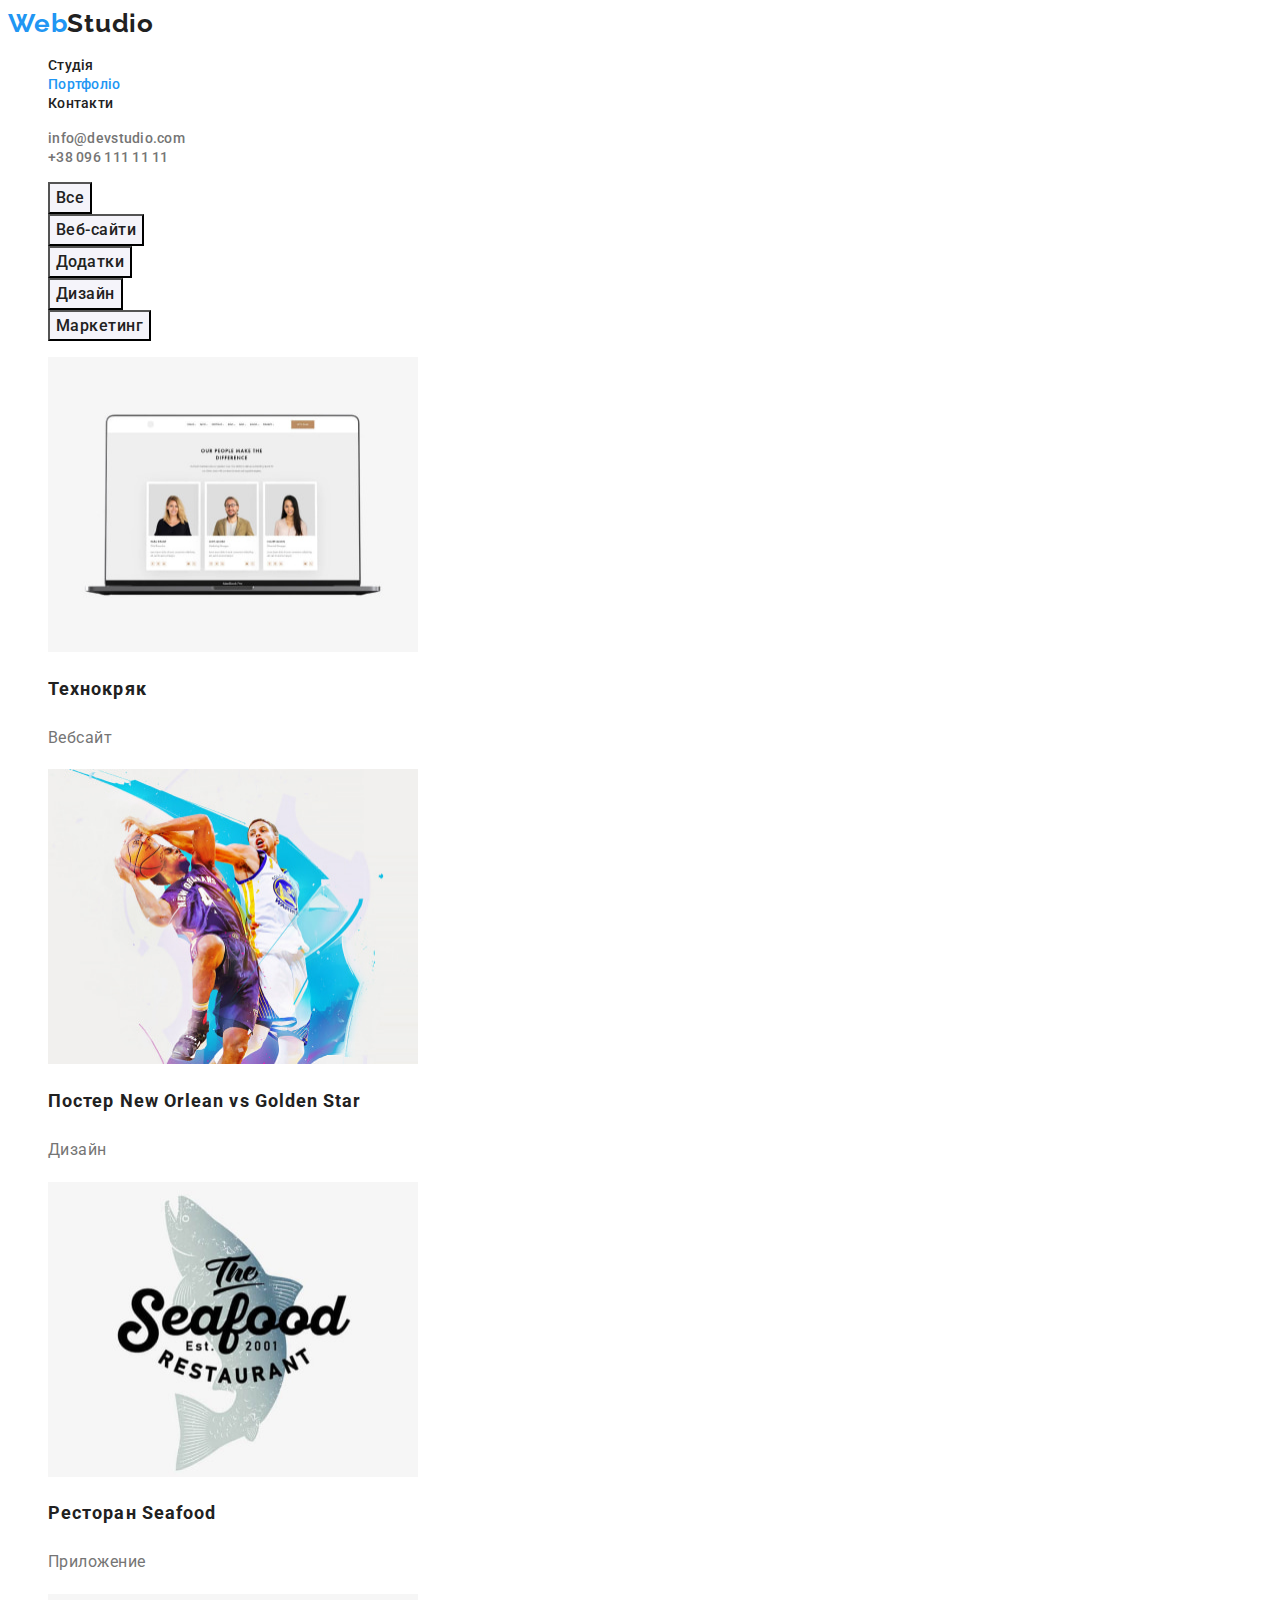
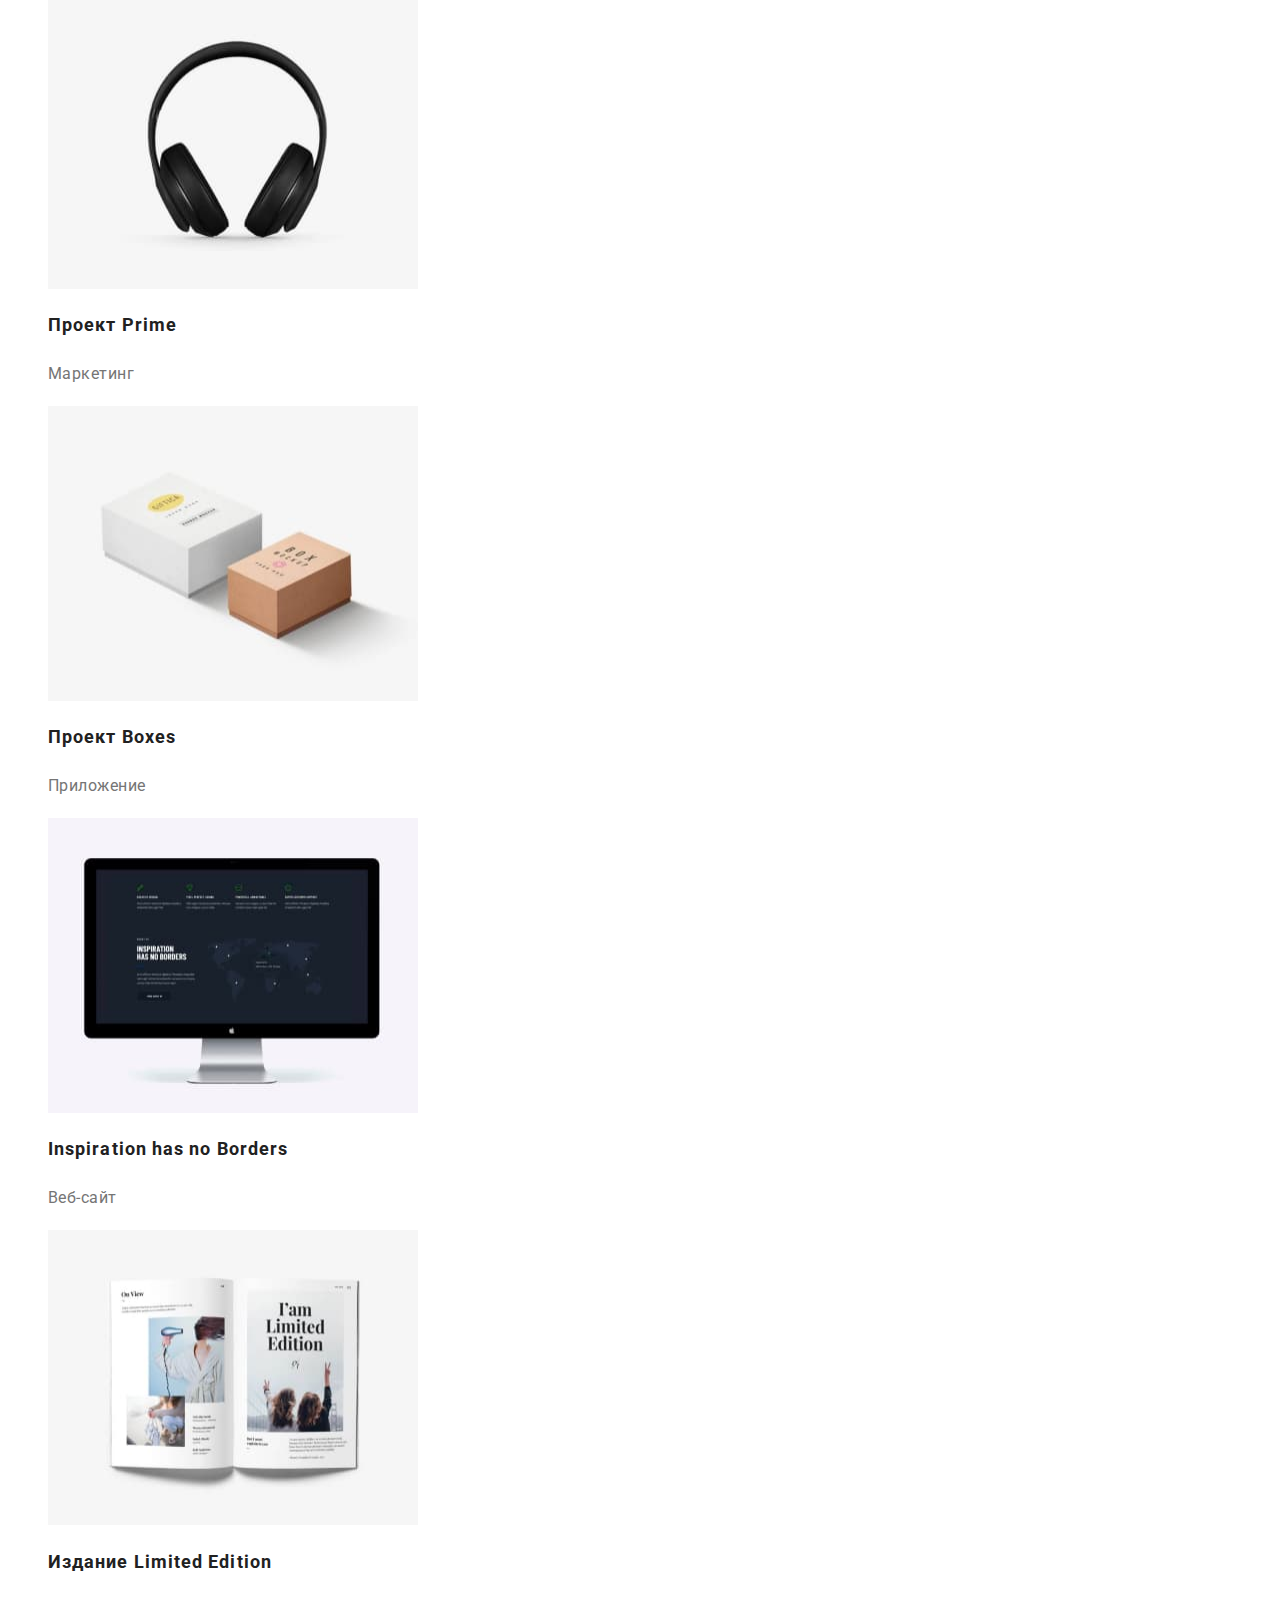
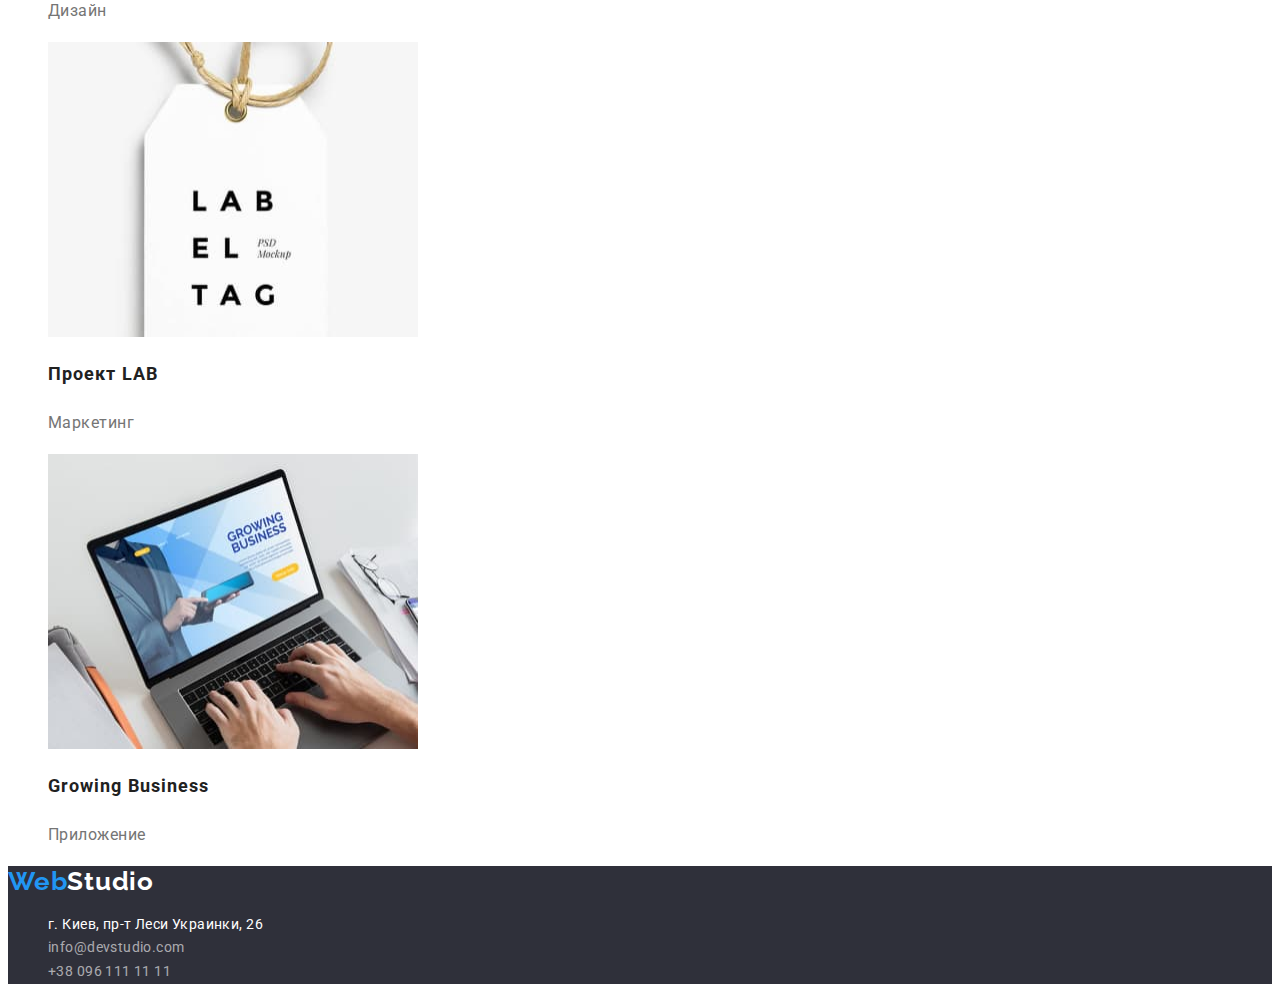
==== portfolio.html @ 5787eca2 "Initial commit" ====
<!DOCTYPE html>
<html>

<head>
    <meta charset="utf-8" />
    <meta http-equiv="X-UA-Compatible" content="IE=edge" />
    <title>Портфоліо</title>
    <link
        href="https://fonts.googleapis.com/css2?family=Raleway:wght@700&family=Roboto:wght@400;500;700;900&display=swap"
        rel="stylesheet">
    <link rel="stylesheet" href="./css/styles.css" />
    <meta name="viewport" content="width=device-width, initial-scale=1" />
    <link rel="stylesheet" type="text/css" media="screen" href="main.css" />
    <script src="main.js"></script>
</head>

<body>
    <header class="header">
        <a class="logo" href="index.html"> <span class="logo-blu">Web</span>Studio</a>
        <nav class="header-nav">
            <ul class="nav-list list">
                <li class="nav-list-item"><a class="header-link " href="">Студія</a></li>
                <li class="nav-list-item"><a class="header-link header-link-active "
                        href="./portfolio.html">Портфоліо</a></li>
                <li class="nav-list-item"><a class="header-link" href="">Контакти</a></li>
            </ul>
        </nav>
        <ul class="header-list list">
            <li class="header-list-item">
                <a class="header-link mail" href="mailto:info@devstudio.com">info@devstudio.com</a>
            </li>
            <li class="header-list-item">
                <a class="header-link tel" href="tel:+380961111111">+38 096 111 11 11</a>
            </li>
        </ul>
    </header>
    <main>
        <section class="portfolio">
            <ul class="list">
                <li class="list-item"><button class="btn-portfolio" type="button">Все</button></li>
                <li class="list-item"><button class="btn-portfolio" type="button">Веб-сайти</button></li>
                <li class="list-item"><button class="btn-portfolio" type="button">Додатки</button></li>
                <li class="list-item"><button class="btn-portfolio" type="button">Дизайн</button></li>
                <li class="list-item"><button class="btn-portfolio" type="button">Маркетинг</button></li>
            </ul>
            <ul class="list">
                <li class="list-item">
                    <a class="portfolio-link" href="">
                        <img class="portfolio-img" src="./images/Portfolio/portfolio1.jpg" alt="Люди на екрані ноутбука"
                            width="370" height="295" />
                        <h2 class="card-title">Технокряк</h2>
                        <p class="card-variety">Вебсайт</p>
                    </a>
                </li>
                <li class="list-item">
                    <a class="portfolio-link" href="">
                        <img class="portfolio-img" src="./images/Portfolio/portfolio2.jpg" alt="Баскетболісти"
                            width="370" height="295" />
                        <h2 class="card-title">Постер New Orlean vs Golden Star</h2>
                        <p class="card-variety">Дизайн</p>
                    </a>
                </li>
                <li class="list-item">
                    <a class="portfolio-link" href="">
                        <img class="portfolio-img" src="./images/Portfolio/portfolio3.jpg" alt="Логотип ресторану"
                            width="370" height="295" />
                        <h2 class="card-title">Ресторан Seafood</h2>
                        <p class="card-variety">Приложение</p>
                    </a>
                </li>
                <li class="list-item">
                    <a class="portfolio-link" href="">
                        <img class="portfolio-img" src="./images/Portfolio/portfolio4.jpg" alt="Навушники" width="370"
                            height="295" />
                        <h2 class="card-title">Проект Prime</h2>
                        <p class="card-variety">Маркетинг</p>
                    </a>
                </li>
                <li class="list-item">
                    <a class="portfolio-link" href="">
                        <img class="portfolio-img" src="./images/Portfolio/portfolio5.jpg" alt="Дві коробочки"
                            width="370" height="295" />
                        <h2 class="card-title">Проект Boxes</h2>
                        <p class="card-variety">Приложение</p>
                    </a>
                </li>
                <li class="list-item">
                    <a class="portfolio-link" href="">
                        <img class="portfolio-img" src="./images/Portfolio/portfolio6.jpg" alt="Екран комп'ютера"
                            width="370" height="295" />
                        <h2 class="card-title">Inspiration has no Borders</h2>
                        <p class="card-variety">Веб-сайт</p>
                    </a>
                </li>
                <li class="list-item">
                    <a class="portfolio-link" href="">
                        <img class="portfolio-img" src="./images/Portfolio/portfolio7.jpg" alt="Розгорнута книга"
                            width="370" height="295" />
                        <h2 class="card-title">Издание Limited Edition</h2>
                        <p class="card-variety">Дизайн</p>
                    </a>
                </li>
                <li class="list-item">
                    <a class="portfolio-link" href="">
                        <img class="portfolio-img" src="./images/Portfolio/portfolio8.jpg" alt="Бірка" width="370"
                            height="295" />
                        <h2 class="card-title">Проект LAB</h2>
                        <p class="card-variety">Маркетинг</p>
                    </a>
                </li>
                <li class="list-item">
                    <a class="portfolio-link" href="">
                        <img class="portfolio-img" src="./images/Portfolio/portfolio9.jpg" alt="Робота з ноутбуком"
                            width="370" height="295" />
                        <h2 class="card-title">Growing Business</h2>
                        <p class="card-variety">Приложение</p>
                    </a>
                </li>
            </ul>
        </section>
    </main>
    <footer class="footer">
        <a class="footer-link" href="index.html"> <span class="footer-logo">Web</span>Studio </a>
        <address class="address">
            <ul class="list">
                <li class="list-item city-address">г. Киев, пр-т Леси Украинки, 26</li>
                <li class="list-item"><a class="footer-contacts" href="mailto:info@devstudio.com">info@devstudio.com</a>
                </li>
                <li class="list-item"><a class="footer-contacts" href="tel:+380961111111">+38 096 111 11 11</a></li>
            </ul>
        </address>
    </footer>
</body>

</html>
---- css/styles.css ----
:root {
    /*fonts*/
    --main-font: "roboto", sans-serif;
    --secondary-font: "raleway", sans-serif;
    /*text color*/
    --main-tx-cl: #212121;
    --seccond-tx-cl: #757575;
    /*backround color*/
    --light-bg-cl: #FFFFFF;
    --dark-bg-cl: #2F303A;
    --cl-active: #2196F3;
    --secondary-bg-cl: #F5F4FA
}
body {
    font-family: var(--main-font);
    color: var(--main-tx-cl);
}
/*header*/
.logo {
font-family: var(--secondary-font);
color: var(--main-tx-cl);
text-decoration: none;
font-weight: 700;
    font-size: 26px;
    line-height: 1.19;
    letter-spacing: 0.03em;
}
.logo:hover,
.logo:focus{
    text-decoration: underline;
    text-decoration-color: var(--cl-active);
}
.logo-blu {
    color: var(--cl-active)
}
.header-link {
text-decoration: none;
color: var(--main-tx-cl);
font-weight: 500;
font-size: 14px;
 line-height: 1.14;
 letter-spacing: 0.02em;
}
.header-link:hover,
.header-link:focus {
color: var(--cl-active);
}
.list {
    list-style: none;
}
.header-link-active{
color: var(--cl-active);
}
.tel,
.mail {
    color: var(--seccond-tx-cl);
}

/*hero*/
.hero{
    background-color: var(--dark-bg-cl);
    
}
.hero-title{
    font-weight: 900;
        font-size: 44px;
        line-height: 1.36;
        text-align: center;
        letter-spacing: 0.06em;
        text-transform: uppercase;
        color: var(--light-bg-cl);
}
.btn{
    cursor: pointer;
    color: var(--light-bg-cl);
    background-color: var(--cl-active);
    font-weight: 700;
        font-size: 16px;
        line-height: 1.88;
        display: flex;
        align-items: center;
        text-align: center;
        letter-spacing: 0.06em;
}
.hero-title:hover,
.hero-title:focus {
    text-decoration: underline;
    text-decoration-color: var(--cl-active);
}

/*Переваги*/
.benefits{
}
.benefits-title{
    color: var(--main-tx-cl);
    font-weight: 700;
        font-size: 14px;
        line-height: 1.14;
        letter-spacing: 0.03em;
        text-transform: uppercase;
}
.benefits-text{
    color: var(--seccond-tx-cl);
        font-size: 14px;
        line-height: 1.7;
        letter-spacing: 0.03em;
}
.work-title{
    color: var(--main-tx-cl);
    font-weight: 700;
        font-size: 36px;
        line-height: 1.17;
        text-align: center;
        letter-spacing: 0.03em;
}
/*tem*/
.team{
    background-color: var(--secondary-bg-cl);
}
.team-title{
    color: var(--main-tx-cl);
    font-weight: 700;
        font-size: 36px;
        line-height: 1.17;
        text-align: center;
        letter-spacing: 0.03em;
}
.name-worker{
    color: var(--main-tx-cl);
    font-weight: 500;
        font-size: 16px;
        line-height: 1.19;
        text-align: center;
        letter-spacing: 0.03em;
}
.profession{
    color: var(--seccond-tx-cl);
        font-size: 16px;
        line-height: 1.19;
        text-align: center;
        letter-spacing: 0.03em;
}
/* footer*/
.footer{
    background-color: var(--dark-bg-cl);

}
.footer-link{
    color: #ffffff;
    font-family: var(--secondary-font);
    font-weight: 700;
        font-size: 26px;
        line-height: 1.19;
        letter-spacing: 0.03em;
        text-decoration: none;
}
.footer-logo{
    color: var(--cl-active);
}
.footer-link:hover,
.footer-link:focus{
    text-decoration: underline;
    text-decoration-color: var(--cl-active);
}
.city-address{
    font-style: normal;
    font-size: 14px;
        line-height: 1.71;
        letter-spacing: 0.03em;
    color: #FFFFFF;
}
.footer-contacts{
        font-style: normal;
        font-weight: 400;
        font-size: 14px;
        line-height: 1.71;
        letter-spacing: 0.03em;
        color: rgba(255, 255, 255, 0.6);;
    text-decoration: none;
}
.footer-contacts:hover,
.footer-contacts:focus{
    color: var(--cl-active);
}

/*Portfolio*/
.portfolio{
    background-color: var(--light-bg-cl);
}
.btn-portfolio{
    font-family: inherit;
    background-color: var(--secondary-bg-cl);
    color: var(--main-tx-cl);
    font-weight: 500;
        font-size: 16px;
        line-height: 1.62;
        text-align: center;
        letter-spacing: 0.03em;
}
.btn-portfolio:hover,
.btn-portfolio:focus{
    background-color: var(--cl-active);
    color: var(--light-bg-cl);
    cursor: pointer;
}
.portfolio-link{
    text-decoration: none;

}
.card-title{
    color: var(--main-tx-cl);
    font-weight: 700;
        font-size: 18px;
        line-height: 2;
        letter-spacing: 0.06em;
}
.card-variety{
    color: var(--seccond-tx-cl);
        font-size: 16px;
        line-height: 1.88;
        letter-spacing: 0.03em;
}
.portfolio-link:hover,
.portfolio-link:focus{
    text-decoration: underline;
    text-decoration-color: var(--cl-active);
}
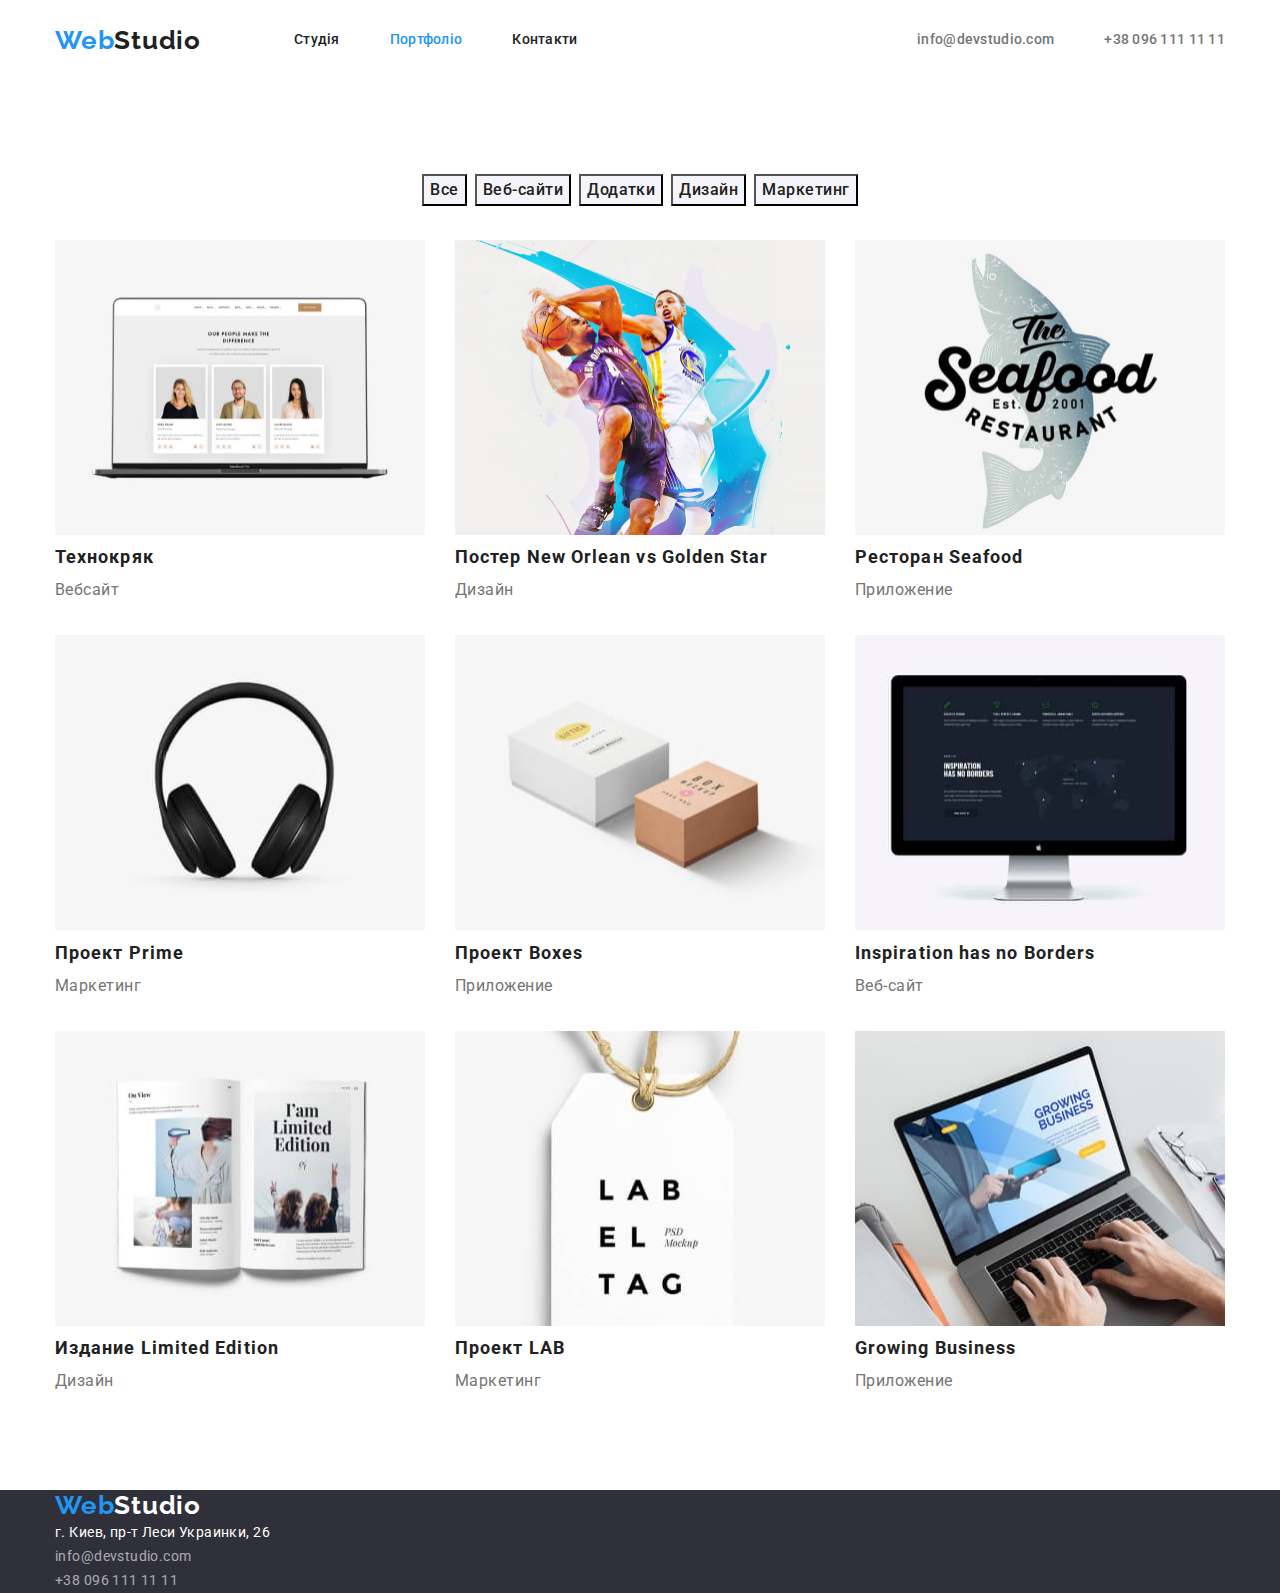
==== commit 340181ef: "Виконав д.з. 3" ====
--- a/portfolio.html
+++ b/portfolio.html
@@ -7,7 +7,9 @@
     <title>Портфоліо</title>
     <link
         href="https://fonts.googleapis.com/css2?family=Raleway:wght@700&family=Roboto:wght@400;500;700;900&display=swap"
-        rel="stylesheet">
+        rel="stylesheet" />
+    <link rel="stylesheet"
+        href="https://cdnjs.cloudflare.com/ajax/libs/modern-normalize/1.1.0/modern-normalize.min.css" />
     <link rel="stylesheet" href="./css/styles.css" />
     <meta name="viewport" content="width=device-width, initial-scale=1" />
     <link rel="stylesheet" type="text/css" media="screen" href="main.css" />
@@ -16,119 +18,148 @@
 
 <body>
     <header class="header">
-        <a class="logo" href="index.html"> <span class="logo-blu">Web</span>Studio</a>
-        <nav class="header-nav">
-            <ul class="nav-list list">
-                <li class="nav-list-item"><a class="header-link " href="">Студія</a></li>
-                <li class="nav-list-item"><a class="header-link header-link-active "
-                        href="./portfolio.html">Портфоліо</a></li>
-                <li class="nav-list-item"><a class="header-link" href="">Контакти</a></li>
+        <div class="container header-container">
+            <a class="logo" href="index.html">
+                <span class="logo-blu">Web</span>Studio</a>
+            <nav class="header-nav">
+                <ul class="nav-list list">
+                    <li class="nav-list-item">
+                        <a class="header-link" href="./index.html">Студія</a>
+                    </li>
+                    <li class="nav-list-item">
+                        <a class="header-link header-link-active" href="./portfolio.html">Портфоліо</a>
+                    </li>
+                    <li class="nav-list-item">
+                        <a class="header-link" href="">Контакти</a>
+                    </li>
+                </ul>
+            </nav>
+            <ul class="header-list list">
+                <li class="header-list-item">
+                    <a class="header-link mail" href="mailto:info@devstudio.com">info@devstudio.com</a>
+                </li>
+                <li class="header-list-item">
+                    <a class="header-link tel" href="tel:+380961111111">+38 096 111 11 11</a>
+                </li>
             </ul>
-        </nav>
-        <ul class="header-list list">
-            <li class="header-list-item">
-                <a class="header-link mail" href="mailto:info@devstudio.com">info@devstudio.com</a>
-            </li>
-            <li class="header-list-item">
-                <a class="header-link tel" href="tel:+380961111111">+38 096 111 11 11</a>
-            </li>
-        </ul>
+        </div>
     </header>
     <main>
-        <section class="portfolio">
-            <ul class="list">
-                <li class="list-item"><button class="btn-portfolio" type="button">Все</button></li>
-                <li class="list-item"><button class="btn-portfolio" type="button">Веб-сайти</button></li>
-                <li class="list-item"><button class="btn-portfolio" type="button">Додатки</button></li>
-                <li class="list-item"><button class="btn-portfolio" type="button">Дизайн</button></li>
-                <li class="list-item"><button class="btn-portfolio" type="button">Маркетинг</button></li>
-            </ul>
-            <ul class="list">
-                <li class="list-item">
-                    <a class="portfolio-link" href="">
-                        <img class="portfolio-img" src="./images/Portfolio/portfolio1.jpg" alt="Люди на екрані ноутбука"
-                            width="370" height="295" />
-                        <h2 class="card-title">Технокряк</h2>
-                        <p class="card-variety">Вебсайт</p>
-                    </a>
-                </li>
-                <li class="list-item">
-                    <a class="portfolio-link" href="">
-                        <img class="portfolio-img" src="./images/Portfolio/portfolio2.jpg" alt="Баскетболісти"
-                            width="370" height="295" />
-                        <h2 class="card-title">Постер New Orlean vs Golden Star</h2>
-                        <p class="card-variety">Дизайн</p>
-                    </a>
-                </li>
-                <li class="list-item">
-                    <a class="portfolio-link" href="">
-                        <img class="portfolio-img" src="./images/Portfolio/portfolio3.jpg" alt="Логотип ресторану"
-                            width="370" height="295" />
-                        <h2 class="card-title">Ресторан Seafood</h2>
-                        <p class="card-variety">Приложение</p>
-                    </a>
-                </li>
-                <li class="list-item">
-                    <a class="portfolio-link" href="">
-                        <img class="portfolio-img" src="./images/Portfolio/portfolio4.jpg" alt="Навушники" width="370"
-                            height="295" />
-                        <h2 class="card-title">Проект Prime</h2>
-                        <p class="card-variety">Маркетинг</p>
-                    </a>
-                </li>
-                <li class="list-item">
-                    <a class="portfolio-link" href="">
-                        <img class="portfolio-img" src="./images/Portfolio/portfolio5.jpg" alt="Дві коробочки"
-                            width="370" height="295" />
-                        <h2 class="card-title">Проект Boxes</h2>
-                        <p class="card-variety">Приложение</p>
-                    </a>
-                </li>
-                <li class="list-item">
-                    <a class="portfolio-link" href="">
-                        <img class="portfolio-img" src="./images/Portfolio/portfolio6.jpg" alt="Екран комп'ютера"
-                            width="370" height="295" />
-                        <h2 class="card-title">Inspiration has no Borders</h2>
-                        <p class="card-variety">Веб-сайт</p>
-                    </a>
-                </li>
-                <li class="list-item">
-                    <a class="portfolio-link" href="">
-                        <img class="portfolio-img" src="./images/Portfolio/portfolio7.jpg" alt="Розгорнута книга"
-                            width="370" height="295" />
-                        <h2 class="card-title">Издание Limited Edition</h2>
-                        <p class="card-variety">Дизайн</p>
-                    </a>
-                </li>
-                <li class="list-item">
-                    <a class="portfolio-link" href="">
-                        <img class="portfolio-img" src="./images/Portfolio/portfolio8.jpg" alt="Бірка" width="370"
-                            height="295" />
-                        <h2 class="card-title">Проект LAB</h2>
-                        <p class="card-variety">Маркетинг</p>
-                    </a>
-                </li>
-                <li class="list-item">
-                    <a class="portfolio-link" href="">
-                        <img class="portfolio-img" src="./images/Portfolio/portfolio9.jpg" alt="Робота з ноутбуком"
-                            width="370" height="295" />
-                        <h2 class="card-title">Growing Business</h2>
-                        <p class="card-variety">Приложение</p>
-                    </a>
-                </li>
-            </ul>
+        <section class="section portfolio">
+            <div class="container">
+                <ul class="list filter-list">
+                    <li class="list-item">
+                        <button class="btn-portfolio" type="button">Все</button>
+                    </li>
+                    <li class="list-item">
+                        <button class="btn-portfolio" type="button">Веб-сайти</button>
+                    </li>
+                    <li class="list-item">
+                        <button class="btn-portfolio" type="button">Додатки</button>
+                    </li>
+                    <li class="list-item">
+                        <button class="btn-portfolio" type="button">Дизайн</button>
+                    </li>
+                    <li class="list-item">
+                        <button class="btn-portfolio" type="button">Маркетинг</button>
+                    </li>
+                </ul>
+                <ul class="list portfolio-list">
+                    <li class="list-item">
+                        <a class="portfolio-link" href="">
+                            <img class="portfolio-img" src="./images/Portfolio/portfolio1.jpg"
+                                alt="Люди на екрані ноутбука" width="370" height="295" />
+                            <h2 class="card-title">Технокряк</h2>
+                            <p class="card-variety">Вебсайт</p>
+                        </a>
+                    </li>
+                    <li class="list-item">
+                        <a class="portfolio-link" href="">
+                            <img class="portfolio-img" src="./images/Portfolio/portfolio2.jpg" alt="Баскетболісти"
+                                width="370" height="295" />
+                            <h2 class="card-title">Постер New Orlean vs Golden Star</h2>
+                            <p class="card-variety">Дизайн</p>
+                        </a>
+                    </li>
+                    <li class="list-item">
+                        <a class="portfolio-link" href="">
+                            <img class="portfolio-img" src="./images/Portfolio/portfolio3.jpg" alt="Логотип ресторану"
+                                width="370" height="295" />
+                            <h2 class="card-title">Ресторан Seafood</h2>
+                            <p class="card-variety">Приложение</p>
+                        </a>
+                    </li>
+                    <li class="list-item">
+                        <a class="portfolio-link" href="">
+                            <img class="portfolio-img" src="./images/Portfolio/portfolio4.jpg" alt="Навушники"
+                                width="370" height="295" />
+                            <h2 class="card-title">Проект Prime</h2>
+                            <p class="card-variety">Маркетинг</p>
+                        </a>
+                    </li>
+                    <li class="list-item">
+                        <a class="portfolio-link" href="">
+                            <img class="portfolio-img" src="./images/Portfolio/portfolio5.jpg" alt="Дві коробочки"
+                                width="370" height="295" />
+                            <h2 class="card-title">Проект Boxes</h2>
+                            <p class="card-variety">Приложение</p>
+                        </a>
+                    </li>
+                    <li class="list-item">
+                        <a class="portfolio-link" href="">
+                            <img class="portfolio-img" src="./images/Portfolio/portfolio6.jpg" alt="Екран комп'ютера"
+                                width="370" height="295" />
+                            <h2 class="card-title">Inspiration has no Borders</h2>
+                            <p class="card-variety">Веб-сайт</p>
+                        </a>
+                    </li>
+                    <li class="list-item">
+                        <a class="portfolio-link" href="">
+                            <img class="portfolio-img" src="./images/Portfolio/portfolio7.jpg" alt="Розгорнута книга"
+                                width="370" height="295" />
+                            <h2 class="card-title">Издание Limited Edition</h2>
+                            <p class="card-variety">Дизайн</p>
+                        </a>
+                    </li>
+                    <li class="list-item">
+                        <a class="portfolio-link" href="">
+                            <img class="portfolio-img" src="./images/Portfolio/portfolio8.jpg" alt="Бірка" width="370"
+                                height="295" />
+                            <h2 class="card-title">Проект LAB</h2>
+                            <p class="card-variety">Маркетинг</p>
+                        </a>
+                    </li>
+                    <li class="list-item">
+                        <a class="portfolio-link" href="">
+                            <img class="portfolio-img" src="./images/Portfolio/portfolio9.jpg" alt="Робота з ноутбуком"
+                                width="370" height="295" />
+                            <h2 class="card-title">Growing Business</h2>
+                            <p class="card-variety">Приложение</p>
+                        </a>
+                    </li>
+                </ul>
+            </div>
         </section>
     </main>
     <footer class="footer">
-        <a class="footer-link" href="index.html"> <span class="footer-logo">Web</span>Studio </a>
-        <address class="address">
-            <ul class="list">
-                <li class="list-item city-address">г. Киев, пр-т Леси Украинки, 26</li>
-                <li class="list-item"><a class="footer-contacts" href="mailto:info@devstudio.com">info@devstudio.com</a>
-                </li>
-                <li class="list-item"><a class="footer-contacts" href="tel:+380961111111">+38 096 111 11 11</a></li>
-            </ul>
-        </address>
+        <div class="container">
+            <a class="footer-link" href="index.html">
+                <span class="footer-logo">Web</span>Studio
+            </a>
+            <address class="address">
+                <ul class="list">
+                    <li class="list-item city-address">
+                        г. Киев, пр-т Леси Украинки, 26
+                    </li>
+                    <li class="list-item">
+                        <a class="footer-contacts" href="mailto:info@devstudio.com">info@devstudio.com</a>
+                    </li>
+                    <li class="list-item">
+                        <a class="footer-contacts" href="tel:+380961111111">+38 096 111 11 11</a>
+                    </li>
+                </ul>
+            </address>
+        </div>
     </footer>
 </body>
 
--- a/css/styles.css
+++ b/css/styles.css
@@ -1,227 +1,307 @@
 :root {
-    /*fonts*/
-    --main-font: "roboto", sans-serif;
-    --secondary-font: "raleway", sans-serif;
-    /*text color*/
-    --main-tx-cl: #212121;
-    --seccond-tx-cl: #757575;
-    /*backround color*/
-    --light-bg-cl: #FFFFFF;
-    --dark-bg-cl: #2F303A;
-    --cl-active: #2196F3;
-    --secondary-bg-cl: #F5F4FA
+  /*fonts*/
+  --main-font: "roboto", sans-serif;
+  --secondary-font: "raleway", sans-serif;
+  /*text color*/
+  --main-tx-cl: #212121;
+  --seccond-tx-cl: #757575;
+  /*backround color*/
+  --light-bg-cl: #ffffff;
+  --dark-bg-cl: #2f303a;
+  --cl-active: #2196f3;
+  --secondary-bg-cl: #f5f4fa;
 }
 body {
-    font-family: var(--main-font);
-    color: var(--main-tx-cl);
+  font-family: var(--main-font);
+  color: var(--main-tx-cl);
+}
+h1,
+h2,
+h3,
+h4,
+h5,
+h6,
+p {
+  margin: 0;
+}
+.container {
+  width: 1200px;
+  padding-left: 15px;
+  padding-right: 15px;
+  margin-left: auto;
+  margin-right: auto;
+}
+.section {
+  padding-top: 94px;
+  padding-bottom: 94px;
 }
 /*header*/
+.header-container {
+  display: flex;
+  align-items: center;
+}
 .logo {
-font-family: var(--secondary-font);
-color: var(--main-tx-cl);
-text-decoration: none;
-font-weight: 700;
-    font-size: 26px;
-    line-height: 1.19;
-    letter-spacing: 0.03em;
+  font-family: var(--secondary-font);
+  color: var(--main-tx-cl);
+  text-decoration: none;
+  font-weight: 700;
+  font-size: 26px;
+  line-height: 1.19;
+  letter-spacing: 0.03em;
+
+  margin-right: 93px;
 }
 .logo:hover,
-.logo:focus{
-    text-decoration: underline;
-    text-decoration-color: var(--cl-active);
+.logo:focus {
+  text-decoration: underline;
+  text-decoration-color: var(--cl-active);
 }
 .logo-blu {
-    color: var(--cl-active)
+  color: var(--cl-active);
 }
 .header-link {
-text-decoration: none;
-color: var(--main-tx-cl);
-font-weight: 500;
-font-size: 14px;
- line-height: 1.14;
- letter-spacing: 0.02em;
+  display: inline-block;
+  text-decoration: none;
+  color: var(--main-tx-cl);
+  font-weight: 500;
+  font-size: 14px;
+  line-height: 1.14;
+  letter-spacing: 0.02em;
+
+  padding-top: 32px;
+  padding-bottom: 32px;
 }
 .header-link:hover,
 .header-link:focus {
-color: var(--cl-active);
+  color: var(--cl-active);
+}
+.nav-list {
+  display: flex;
+  gap: 50px;
 }
 .list {
-    list-style: none;
-}
-.header-link-active{
-color: var(--cl-active);
+  list-style: none;
+  margin: 0;
+  padding: 0;
+}
+.header-list {
+  display: flex;
+  gap: 50px;
+  margin-left: auto;
+}
+.header-link-active {
+  color: var(--cl-active);
 }
 .tel,
 .mail {
-    color: var(--seccond-tx-cl);
+  color: var(--seccond-tx-cl);
 }
 
 /*hero*/
-.hero{
-    background-color: var(--dark-bg-cl);
-    
-}
-.hero-title{
-    font-weight: 900;
-        font-size: 44px;
-        line-height: 1.36;
-        text-align: center;
-        letter-spacing: 0.06em;
-        text-transform: uppercase;
-        color: var(--light-bg-cl);
-}
-.btn{
-    cursor: pointer;
-    color: var(--light-bg-cl);
-    background-color: var(--cl-active);
-    font-weight: 700;
-        font-size: 16px;
-        line-height: 1.88;
-        display: flex;
-        align-items: center;
-        text-align: center;
-        letter-spacing: 0.06em;
+.hero {
+  background-color: var(--dark-bg-cl);
+}
+.hero-title {
+  font-weight: 900;
+  font-size: 44px;
+  line-height: 1.36;
+  text-align: center;
+  letter-spacing: 0.06em;
+  text-transform: uppercase;
+  color: var(--light-bg-cl);
+  margin-bottom: 30px;
+}
+.btn {
+  cursor: pointer;
+  color: var(--light-bg-cl);
+  background-color: var(--cl-active);
+  font-weight: 700;
+  font-size: 16px;
+  line-height: 1.88;
+  display: flex;
+  align-items: center;
+  text-align: center;
+  letter-spacing: 0.06em;
+  padding-top: 9px;
+  padding-left: 32px;
+  padding-right: 32px;
+  padding-bottom: 11px;
 }
 .hero-title:hover,
 .hero-title:focus {
-    text-decoration: underline;
-    text-decoration-color: var(--cl-active);
+  text-decoration: underline;
+  text-decoration-color: var(--cl-active);
 }
 
 /*Переваги*/
-.benefits{
-}
-.benefits-title{
-    color: var(--main-tx-cl);
-    font-weight: 700;
-        font-size: 14px;
-        line-height: 1.14;
-        letter-spacing: 0.03em;
-        text-transform: uppercase;
-}
-.benefits-text{
-    color: var(--seccond-tx-cl);
-        font-size: 14px;
-        line-height: 1.7;
-        letter-spacing: 0.03em;
-}
-.work-title{
-    color: var(--main-tx-cl);
-    font-weight: 700;
-        font-size: 36px;
-        line-height: 1.17;
-        text-align: center;
-        letter-spacing: 0.03em;
+.benefits {
+}
+.benefits-list {
+  display: flex;
+  gap: 30px;
+}
+.benefits-title {
+  color: var(--main-tx-cl);
+  font-weight: 700;
+  font-size: 14px;
+  line-height: 1.14;
+  letter-spacing: 0.03em;
+  text-transform: uppercase;
+  margin-bottom: 10px;
+}
+.benefits-text {
+  color: var(--seccond-tx-cl);
+  font-size: 14px;
+  line-height: 1.7;
+  letter-spacing: 0.03em;
+}
+
+/*work*/
+.work-title {
+  color: var(--main-tx-cl);
+  font-weight: 700;
+  font-size: 36px;
+  line-height: 1.17;
+  text-align: center;
+  letter-spacing: 0.03em;
+
+  margin-bottom: 50px;
+}
+.work-list {
+  display: flex;
+  gap: 30px;
+  padding-left: 0;
+  padding-bottom: 94px;
 }
 /*tem*/
-.team{
-    background-color: var(--secondary-bg-cl);
-}
-.team-title{
-    color: var(--main-tx-cl);
-    font-weight: 700;
-        font-size: 36px;
-        line-height: 1.17;
-        text-align: center;
-        letter-spacing: 0.03em;
-}
-.name-worker{
-    color: var(--main-tx-cl);
-    font-weight: 500;
-        font-size: 16px;
-        line-height: 1.19;
-        text-align: center;
-        letter-spacing: 0.03em;
-}
-.profession{
-    color: var(--seccond-tx-cl);
-        font-size: 16px;
-        line-height: 1.19;
-        text-align: center;
-        letter-spacing: 0.03em;
+.team {
+  background-color: var(--secondary-bg-cl);
+}
+.team-title {
+  color: var(--main-tx-cl);
+  font-weight: 700;
+  font-size: 36px;
+  line-height: 1.17;
+  text-align: center;
+  letter-spacing: 0.03em;
+}
+
+.team-list {
+  display: flex;
+  gap: 30px;
+  padding-left: 0;
+}
+.team-list-item {
+  background-color: var(--light-bg-cl);
+}
+.name-worker {
+  color: var(--main-tx-cl);
+  font-weight: 500;
+  font-size: 16px;
+  line-height: 1.19;
+  text-align: center;
+  letter-spacing: 0.03em;
+}
+.profession {
+  color: var(--seccond-tx-cl);
+  font-size: 16px;
+  line-height: 1.19;
+  text-align: center;
+  letter-spacing: 0.03em;
 }
 /* footer*/
-.footer{
-    background-color: var(--dark-bg-cl);
-
-}
-.footer-link{
-    color: #ffffff;
-    font-family: var(--secondary-font);
-    font-weight: 700;
-        font-size: 26px;
-        line-height: 1.19;
-        letter-spacing: 0.03em;
-        text-decoration: none;
-}
-.footer-logo{
-    color: var(--cl-active);
+.footer {
+  background-color: var(--dark-bg-cl);
+}
+.footer-link {
+  color: #ffffff;
+  font-family: var(--secondary-font);
+  font-weight: 700;
+  font-size: 26px;
+  line-height: 1.19;
+  letter-spacing: 0.03em;
+  text-decoration: none;
+}
+.footer-logo {
+  color: var(--cl-active);
 }
 .footer-link:hover,
-.footer-link:focus{
-    text-decoration: underline;
-    text-decoration-color: var(--cl-active);
-}
-.city-address{
-    font-style: normal;
-    font-size: 14px;
-        line-height: 1.71;
-        letter-spacing: 0.03em;
-    color: #FFFFFF;
-}
-.footer-contacts{
-        font-style: normal;
-        font-weight: 400;
-        font-size: 14px;
-        line-height: 1.71;
-        letter-spacing: 0.03em;
-        color: rgba(255, 255, 255, 0.6);;
-    text-decoration: none;
+.footer-link:focus {
+  text-decoration: underline;
+  text-decoration-color: var(--cl-active);
+}
+.city-address {
+  font-style: normal;
+  font-size: 14px;
+  line-height: 1.71;
+  letter-spacing: 0.03em;
+  color: #ffffff;
+}
+.footer-contacts {
+  font-style: normal;
+  font-weight: 400;
+  font-size: 14px;
+  line-height: 1.71;
+  letter-spacing: 0.03em;
+  color: rgba(255, 255, 255, 0.6);
+  text-decoration: none;
 }
 .footer-contacts:hover,
-.footer-contacts:focus{
-    color: var(--cl-active);
+.footer-contacts:focus {
+  color: var(--cl-active);
 }
 
 /*Portfolio*/
-.portfolio{
-    background-color: var(--light-bg-cl);
-}
-.btn-portfolio{
-    font-family: inherit;
-    background-color: var(--secondary-bg-cl);
-    color: var(--main-tx-cl);
-    font-weight: 500;
-        font-size: 16px;
-        line-height: 1.62;
-        text-align: center;
-        letter-spacing: 0.03em;
+.portfolio {
+  background-color: var(--light-bg-cl);
+}
+.filter-list {
+  display: flex;
+  margin-bottom: 34px;
+  justify-content: center;
+  gap: 8px;
+}
+.btn-portfolio {
+  font-family: inherit;
+  background-color: var(--secondary-bg-cl);
+  color: var(--main-tx-cl);
+  font-weight: 500;
+  font-size: 16px;
+  line-height: 1.62;
+  text-align: center;
+  letter-spacing: 0.03em;
 }
 .btn-portfolio:hover,
-.btn-portfolio:focus{
-    background-color: var(--cl-active);
-    color: var(--light-bg-cl);
-    cursor: pointer;
-}
-.portfolio-link{
-    text-decoration: none;
-
-}
-.card-title{
-    color: var(--main-tx-cl);
-    font-weight: 700;
-        font-size: 18px;
-        line-height: 2;
-        letter-spacing: 0.06em;
-}
-.card-variety{
-    color: var(--seccond-tx-cl);
-        font-size: 16px;
-        line-height: 1.88;
-        letter-spacing: 0.03em;
+.btn-portfolio:focus {
+  background-color: var(--cl-active);
+  color: var(--light-bg-cl);
+  cursor: pointer;
+}
+.portfolio-list {
+  display: flex;
+  flex-wrap: wrap;
+  padding-left: 0;
+  gap: 30px;
+  flex-grow: calc(100%- (30px * 2) / 3);
+}
+.portfolio-link {
+  text-decoration: none;
+}
+.card-title {
+  color: var(--main-tx-cl);
+  font-weight: 700;
+  font-size: 18px;
+  line-height: 2;
+  letter-spacing: 0.06em;
+}
+.card-variety {
+  color: var(--seccond-tx-cl);
+  font-size: 16px;
+  line-height: 1.88;
+  letter-spacing: 0.03em;
 }
 .portfolio-link:hover,
-.portfolio-link:focus{
-    text-decoration: underline;
-    text-decoration-color: var(--cl-active);
-}+.portfolio-link:focus {
+  text-decoration: underline;
+  text-decoration-color: var(--cl-active);
+}
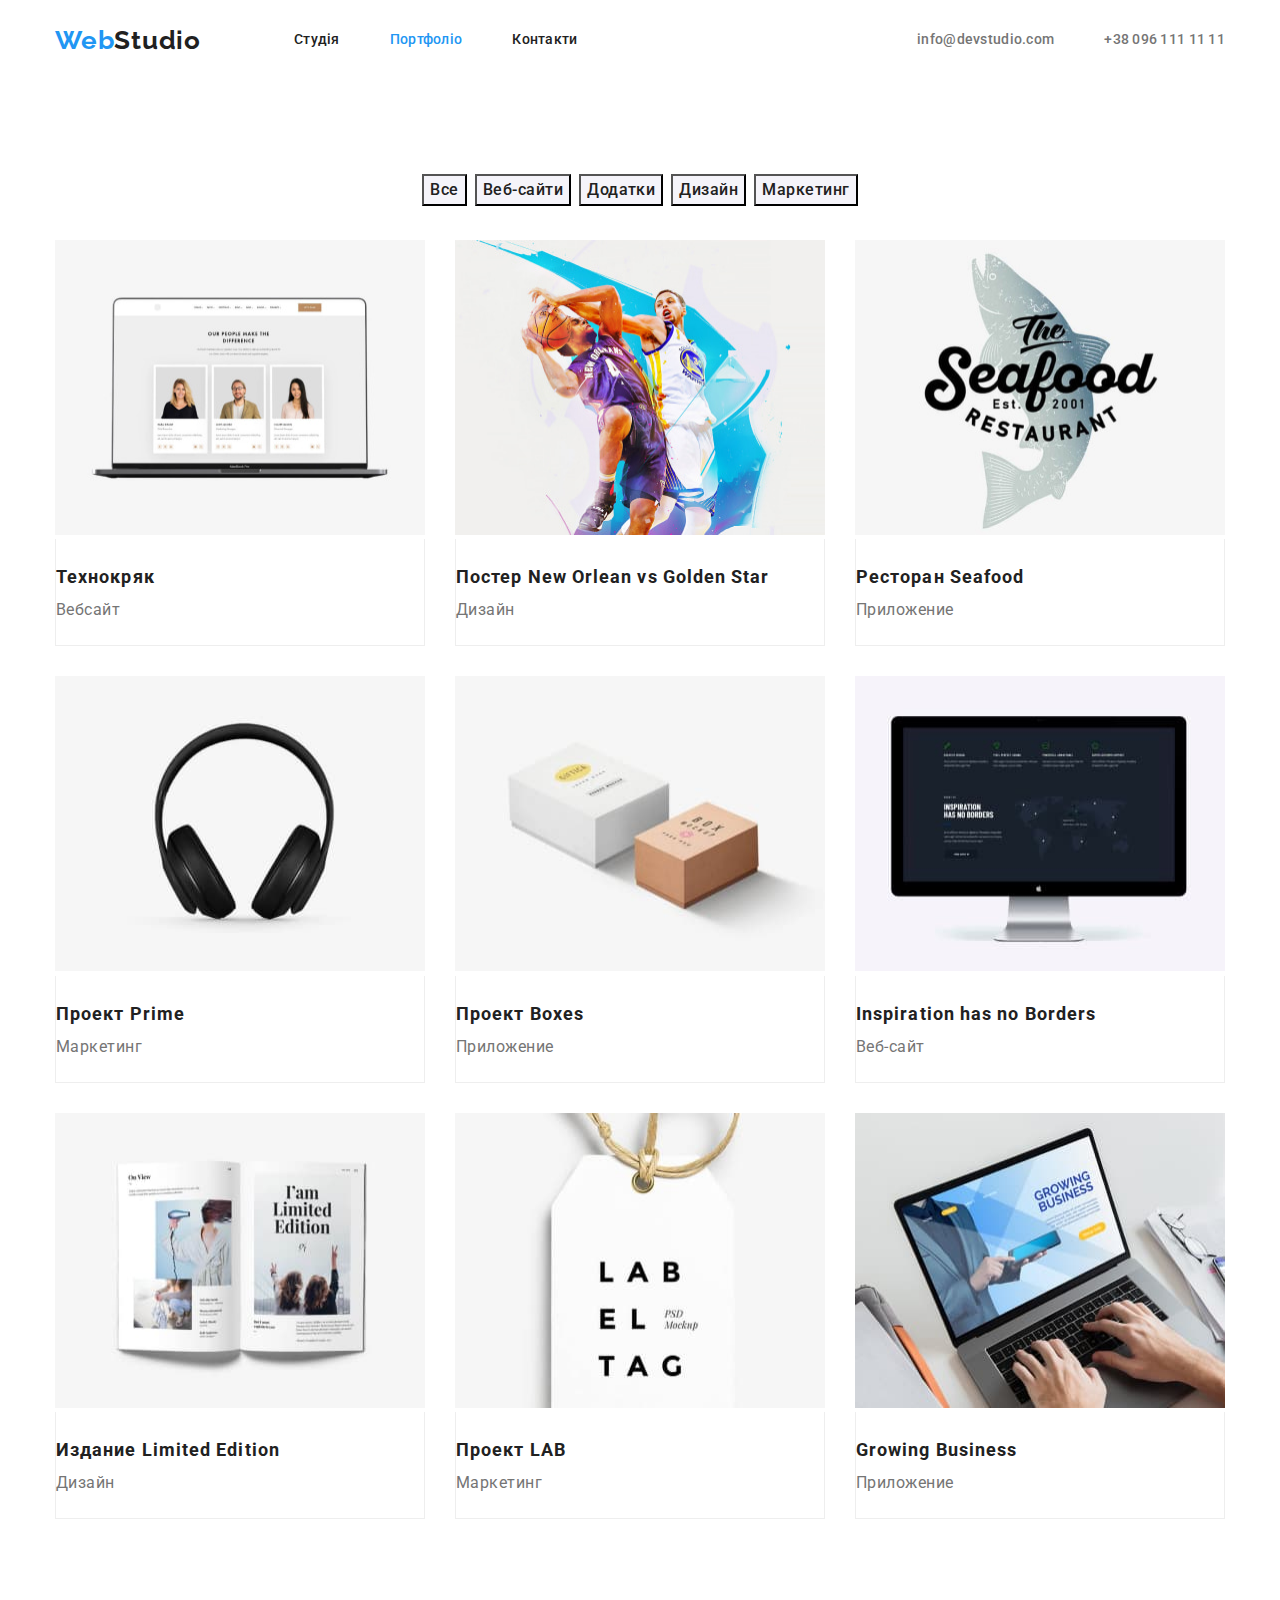
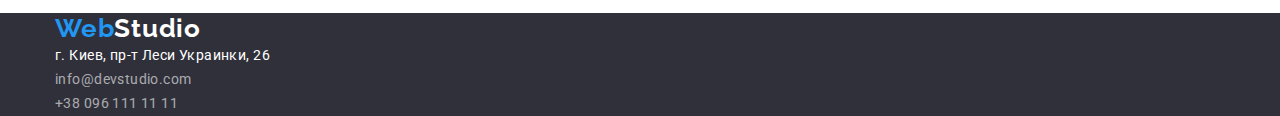
==== commit 0e1fa8b4: "перевірив д.з.3" ====
--- a/portfolio.html
+++ b/portfolio.html
@@ -69,72 +69,90 @@
                         <a class="portfolio-link" href="">
                             <img class="portfolio-img" src="./images/Portfolio/portfolio1.jpg"
                                 alt="Люди на екрані ноутбука" width="370" height="295" />
-                            <h2 class="card-title">Технокряк</h2>
-                            <p class="card-variety">Вебсайт</p>
+                            <div class="portfolio-text">
+                                <h2 class="card-title">Технокряк</h2>
+                                <p class="card-variety">Вебсайт</p>
+                            </div>
                         </a>
                     </li>
                     <li class="list-item">
                         <a class="portfolio-link" href="">
                             <img class="portfolio-img" src="./images/Portfolio/portfolio2.jpg" alt="Баскетболісти"
                                 width="370" height="295" />
-                            <h2 class="card-title">Постер New Orlean vs Golden Star</h2>
-                            <p class="card-variety">Дизайн</p>
+                            <div class="portfolio-text">
+                                <h2 class="card-title">Постер New Orlean vs Golden Star</h2>
+                                <p class="card-variety">Дизайн</p>
+                            </div>
                         </a>
                     </li>
                     <li class="list-item">
                         <a class="portfolio-link" href="">
                             <img class="portfolio-img" src="./images/Portfolio/portfolio3.jpg" alt="Логотип ресторану"
                                 width="370" height="295" />
-                            <h2 class="card-title">Ресторан Seafood</h2>
-                            <p class="card-variety">Приложение</p>
+                            <div class="portfolio-text">
+                                <h2 class="card-title">Ресторан Seafood</h2>
+                                <p class="card-variety">Приложение</p>
+                            </div>
                         </a>
                     </li>
                     <li class="list-item">
                         <a class="portfolio-link" href="">
                             <img class="portfolio-img" src="./images/Portfolio/portfolio4.jpg" alt="Навушники"
                                 width="370" height="295" />
-                            <h2 class="card-title">Проект Prime</h2>
-                            <p class="card-variety">Маркетинг</p>
+                            <div class="portfolio-text">
+                                <h2 class="card-title">Проект Prime</h2>
+                                <p class="card-variety">Маркетинг</p>
+                            </div>
                         </a>
                     </li>
                     <li class="list-item">
                         <a class="portfolio-link" href="">
                             <img class="portfolio-img" src="./images/Portfolio/portfolio5.jpg" alt="Дві коробочки"
                                 width="370" height="295" />
-                            <h2 class="card-title">Проект Boxes</h2>
-                            <p class="card-variety">Приложение</p>
+                            <div class="portfolio-text">
+                                <h2 class="card-title">Проект Boxes</h2>
+                                <p class="card-variety">Приложение</p>
+                            </div>
                         </a>
                     </li>
                     <li class="list-item">
                         <a class="portfolio-link" href="">
                             <img class="portfolio-img" src="./images/Portfolio/portfolio6.jpg" alt="Екран комп'ютера"
                                 width="370" height="295" />
-                            <h2 class="card-title">Inspiration has no Borders</h2>
-                            <p class="card-variety">Веб-сайт</p>
+                            <div class="portfolio-text">
+                                <h2 class="card-title">Inspiration has no Borders</h2>
+                                <p class="card-variety">Веб-сайт</p>
+                            </div>
                         </a>
                     </li>
                     <li class="list-item">
                         <a class="portfolio-link" href="">
                             <img class="portfolio-img" src="./images/Portfolio/portfolio7.jpg" alt="Розгорнута книга"
                                 width="370" height="295" />
-                            <h2 class="card-title">Издание Limited Edition</h2>
-                            <p class="card-variety">Дизайн</p>
+                            <div class="portfolio-text">
+                                <h2 class="card-title">Издание Limited Edition</h2>
+                                <p class="card-variety">Дизайн</p>
+                            </div>
                         </a>
                     </li>
                     <li class="list-item">
                         <a class="portfolio-link" href="">
                             <img class="portfolio-img" src="./images/Portfolio/portfolio8.jpg" alt="Бірка" width="370"
                                 height="295" />
-                            <h2 class="card-title">Проект LAB</h2>
-                            <p class="card-variety">Маркетинг</p>
+                            <div class="portfolio-text">
+                                <h2 class="card-title">Проект LAB</h2>
+                                <p class="card-variety">Маркетинг</p>
+                            </div>
                         </a>
                     </li>
                     <li class="list-item">
                         <a class="portfolio-link" href="">
                             <img class="portfolio-img" src="./images/Portfolio/portfolio9.jpg" alt="Робота з ноутбуком"
                                 width="370" height="295" />
-                            <h2 class="card-title">Growing Business</h2>
-                            <p class="card-variety">Приложение</p>
+                            <div class="portfolio-text">
+                                <h2 class="card-title">Growing Business</h2>
+                                <p class="card-variety">Приложение</p>
+                            </div>
                         </a>
                     </li>
                 </ul>
--- a/css/styles.css
+++ b/css/styles.css
@@ -184,6 +184,8 @@
   line-height: 1.17;
   text-align: center;
   letter-spacing: 0.03em;
+
+  margin-bottom: 50px;
 }
 
 .team-list {
@@ -201,6 +203,9 @@
   line-height: 1.19;
   text-align: center;
   letter-spacing: 0.03em;
+
+  padding-top: 30px;
+  margin-bottom: 10px;
 }
 .profession {
   color: var(--seccond-tx-cl);
@@ -208,6 +213,7 @@
   line-height: 1.19;
   text-align: center;
   letter-spacing: 0.03em;
+  padding-bottom: 30px;
 }
 /* footer*/
 .footer {
@@ -287,18 +293,27 @@
 .portfolio-link {
   text-decoration: none;
 }
+.portfolio-text{
+    border-bottom: 1px solid #EEEEEE;
+    border-left: 1px solid #EEEEEE;
+border-right: 1px solid #EEEEEE;
+}
+
 .card-title {
   color: var(--main-tx-cl);
   font-weight: 700;
   font-size: 18px;
   line-height: 2;
   letter-spacing: 0.06em;
+  padding-top: 20px;
 }
 .card-variety {
   color: var(--seccond-tx-cl);
   font-size: 16px;
   line-height: 1.88;
   letter-spacing: 0.03em;
+
+  padding-bottom: 20px;
 }
 .portfolio-link:hover,
 .portfolio-link:focus {
